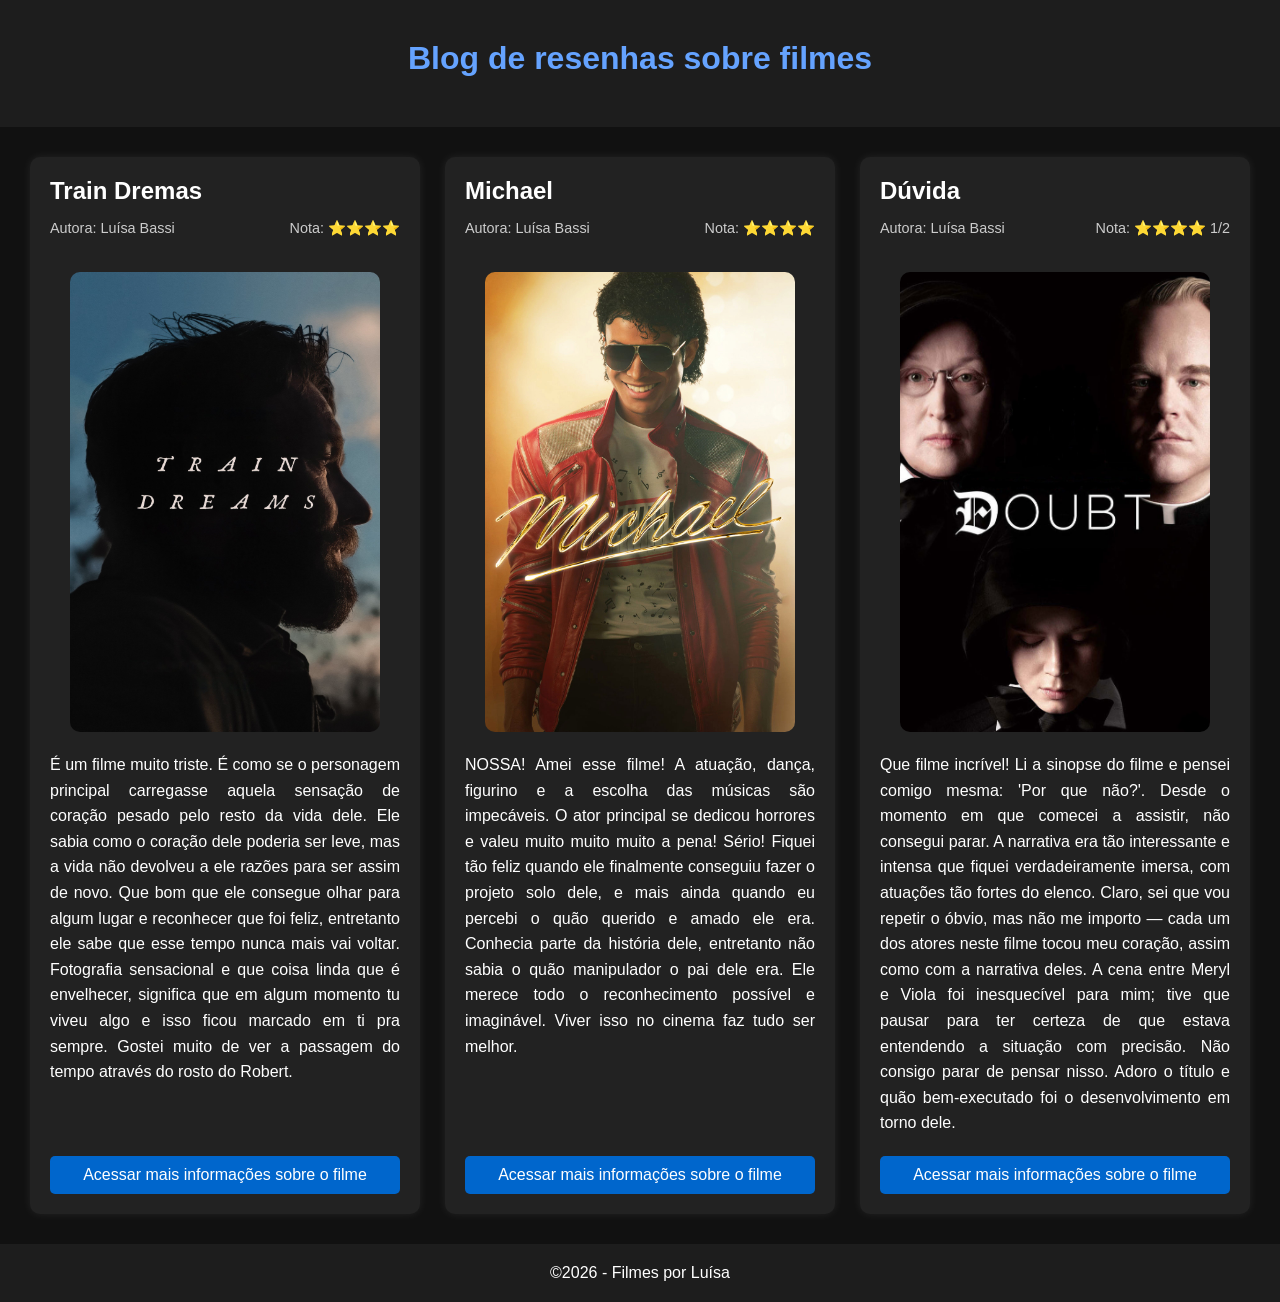
==== Tarefa 3/blog.html @ ab4fa2c7 "tarefa 3" ====
<!DOCTYPE html>
<html lang="pt-BR">
<head>
    <meta charset="UTF-8">
    <meta name="viewport" content="width=device-width, initial-scale=1.0">
    <title>Blog sobre filmes</title>
    <link rel="stylesheet" href="style.css">
</head>
<body>

<header>
    <h1> Blog de resenhas sobre filmes</h1>
</header>

<main class="grid-posts">

    <article class="post">
        <h2>Train Dremas</h2>

        <div class="info">
            <span>Autora: Luísa Bassi</span>
            <span>Nota: ⭐⭐⭐⭐</span>
        </div>

        <img src="traindreams.jpg" alt="Poster do filme">

        <p>
            É um filme muito triste. É como se o personagem principal carregasse aquela sensação de coração pesado pelo resto da
            vida dele.
            Ele sabia como o coração dele poderia ser leve, mas a vida não devolveu a ele razões para ser assim de novo.
            Que bom que ele consegue olhar para algum lugar e reconhecer que foi feliz, entretanto ele sabe que esse tempo nunca
            mais vai voltar.
            Fotografia sensacional e que coisa linda que é envelhecer, significa que em algum momento tu viveu algo e isso ficou
            marcado em ti pra sempre.
            Gostei muito de ver a passagem do tempo através do rosto do Robert.
        </p>

       <a href="https://letterboxd.com/film/train-dreams/" class="meu-botao" target="_blank">Acessar mais informações sobre o filme</a>

    </article>

    <article class="post">
        <h2>Michael</h2>

        <div class="info">
            <span> Autora: Luísa Bassi</span>
            <span> Nota: ⭐⭐⭐⭐</span>
        </div>

        <img src="michael.jpg" alt="Poster do filme">

        <p>
            NOSSA! Amei esse filme! A atuação, dança, figurino e a escolha das músicas são impecáveis. 
            O ator principal se dedicou horrores e valeu muito muito muito a pena! Sério! Fiquei tão feliz quando ele finalmente 
            conseguiu fazer o projeto solo dele, e mais ainda quando eu percebi o quão querido e amado ele era. Conhecia parte da 
            história dele, entretanto não sabia o quão manipulador o pai dele era. Ele merece todo o reconhecimento possível e imaginável. 
            Viver isso no cinema faz tudo ser melhor.
        </p>

        <a href="https://letterboxd.com/film/michael-2026/" class="meu-botao" target="_blank">Acessar mais informações sobre o filme</a>
    </article>

    <article class="post">
        <h2>Dúvida</h2>

        <div class="info">
            <span>Autora: Luísa Bassi</span>
            <span>Nota: ⭐⭐⭐⭐ 1/2</span>
        </div>

        <img src="doubt.jpg" alt="Poster do filme">
        <p>
            Que filme incrível! Li a sinopse do filme e pensei comigo mesma: 'Por que não?'. Desde o momento em que comecei a assistir, 
            não consegui parar. A narrativa era tão interessante e intensa que fiquei verdadeiramente imersa, com atuações tão fortes do elenco. 
            Claro, sei que vou repetir o óbvio, mas não me importo — cada um dos atores neste filme tocou meu coração, assim como com a narrativa 
            deles. A cena entre Meryl e Viola foi inesquecível para mim; tive que pausar para ter certeza de que estava entendendo a situação com 
            precisão. Não consigo parar de pensar nisso. Adoro o título e quão bem-executado foi o desenvolvimento em torno dele.
        </p>

        <a href="https://letterboxd.com/film/doubt/" class="meu-botao" target="_blank">Acessar mais informações sobre o filme</a>
    </article>

</main>

<footer>
    <p> ©2026 - Filmes por Luísa </p>
</footer>

</body>
</html>
---- Tarefa 3/style.css ----
*{
    margin:0;
    padding:0;
    box-sizing:border-box;
    font-family:Arial, Helvetica, sans-serif;
}

body{
    background:#111;
    color:#fff;
}

p{
    text-align:justify;
}
header{
    background:#1d1d1d;
    padding:40px;
    text-align:center;
}

header h1{
    color:#65a3ff;
    margin-bottom:10px;
}

header p{
    color:#ddd;
}

.grid-posts{
    display:grid;
    grid-template-columns:repeat(auto-fit,minmax(300px,1fr));
    gap:25px;
    padding:30px;
}

.post{
    display:flex;
    flex-direction:column;
    justify-content:space-between;

    background:#222;
    border-radius:10px;
    padding:20px;
    box-shadow:0 0 10px rgba(255,255,255,.08);
    transition:.3s;
}

.post:hover{
    transform:translateY(-6px);
}

.post h2{
    color:#ffffff;
    margin-bottom:15px;
}

.info{
    display:flex;
    justify-content:space-between;
    flex-wrap:wrap;
    margin-bottom:15px;
    color:#ccc;
    font-size:.9rem;
}

.post p{
    line-height:1.6;
    flex:1;
    margin-bottom:20px;
}

.meu-botao {
  background-color: #0066cc;
  color: white;
  padding: 10px 20px;
  text-decoration: none;
  border-radius: 5px;
  display: inline-block;
  text-align: center;
}


button:hover{
    background:#355fd4;
}

footer p{
    text-align: center;
    padding:20px;
    background:#1d1d1d;
}

@media(max-width:768px){

    header{
        padding:25px;
    }

    .info{
        flex-direction:column;
        gap:5px;
    }

}

img{
    width: 350px;
    height: 500px;
    margin-left: auto;
    margin-right: auto;
    padding: 20px;
    border-radius: 30px;
}
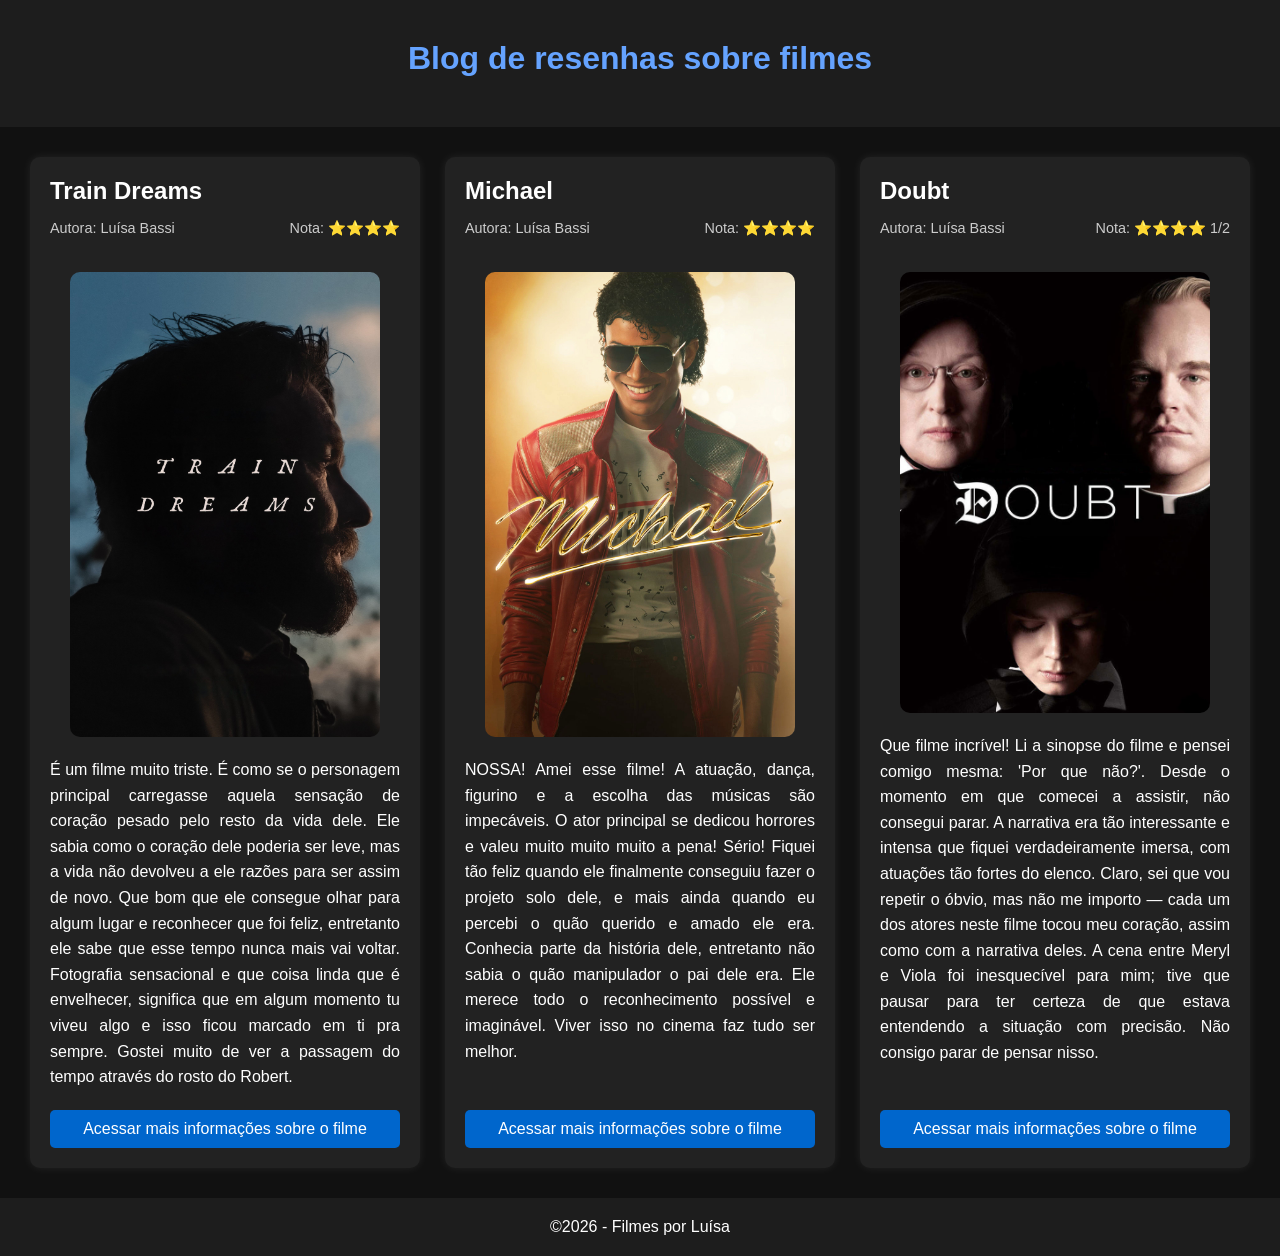
==== commit 8c8ed9b0: "melhorias" ====
--- a/Tarefa 3/blog.html
+++ b/Tarefa 3/blog.html
@@ -15,14 +15,14 @@
 <main class="grid-posts">
 
     <article class="post">
-        <h2>Train Dremas</h2>
+        <h2>Train Dreams</h2>
 
         <div class="info">
             <span>Autora: Luísa Bassi</span>
             <span>Nota: ⭐⭐⭐⭐</span>
         </div>
 
-        <img src="traindreams.jpg" alt="Poster do filme">
+        <img src="img/traindreams.jpg" alt="Poster do filme">
 
         <p>
             É um filme muito triste. É como se o personagem principal carregasse aquela sensação de coração pesado pelo resto da
@@ -47,7 +47,7 @@
             <span> Nota: ⭐⭐⭐⭐</span>
         </div>
 
-        <img src="michael.jpg" alt="Poster do filme">
+        <img src="img/michael.jpg" alt="Poster do filme">
 
         <p>
             NOSSA! Amei esse filme! A atuação, dança, figurino e a escolha das músicas são impecáveis. 
@@ -61,20 +61,20 @@
     </article>
 
     <article class="post">
-        <h2>Dúvida</h2>
+        <h2>Doubt</h2>
 
         <div class="info">
             <span>Autora: Luísa Bassi</span>
             <span>Nota: ⭐⭐⭐⭐ 1/2</span>
         </div>
 
-        <img src="doubt.jpg" alt="Poster do filme">
+        <img src="img/doubt.jpg" alt="Poster do filme">
         <p>
             Que filme incrível! Li a sinopse do filme e pensei comigo mesma: 'Por que não?'. Desde o momento em que comecei a assistir, 
             não consegui parar. A narrativa era tão interessante e intensa que fiquei verdadeiramente imersa, com atuações tão fortes do elenco. 
             Claro, sei que vou repetir o óbvio, mas não me importo — cada um dos atores neste filme tocou meu coração, assim como com a narrativa 
             deles. A cena entre Meryl e Viola foi inesquecível para mim; tive que pausar para ter certeza de que estava entendendo a situação com 
-            precisão. Não consigo parar de pensar nisso. Adoro o título e quão bem-executado foi o desenvolvimento em torno dele.
+            precisão. Não consigo parar de pensar nisso.
         </p>
 
         <a href="https://letterboxd.com/film/doubt/" class="meu-botao" target="_blank">Acessar mais informações sobre o filme</a>
--- a/Tarefa 3/style.css
+++ b/Tarefa 3/style.css
@@ -81,8 +81,7 @@
   text-align: center;
 }
 
-
-button:hover{
+.meu-botao:hover{
     background:#355fd4;
 }
 
@@ -106,8 +105,8 @@
 }
 
 img{
-    width: 350px;
-    height: 500px;
+    width: 100%;
+    height: auto;
     margin-left: auto;
     margin-right: auto;
     padding: 20px;
